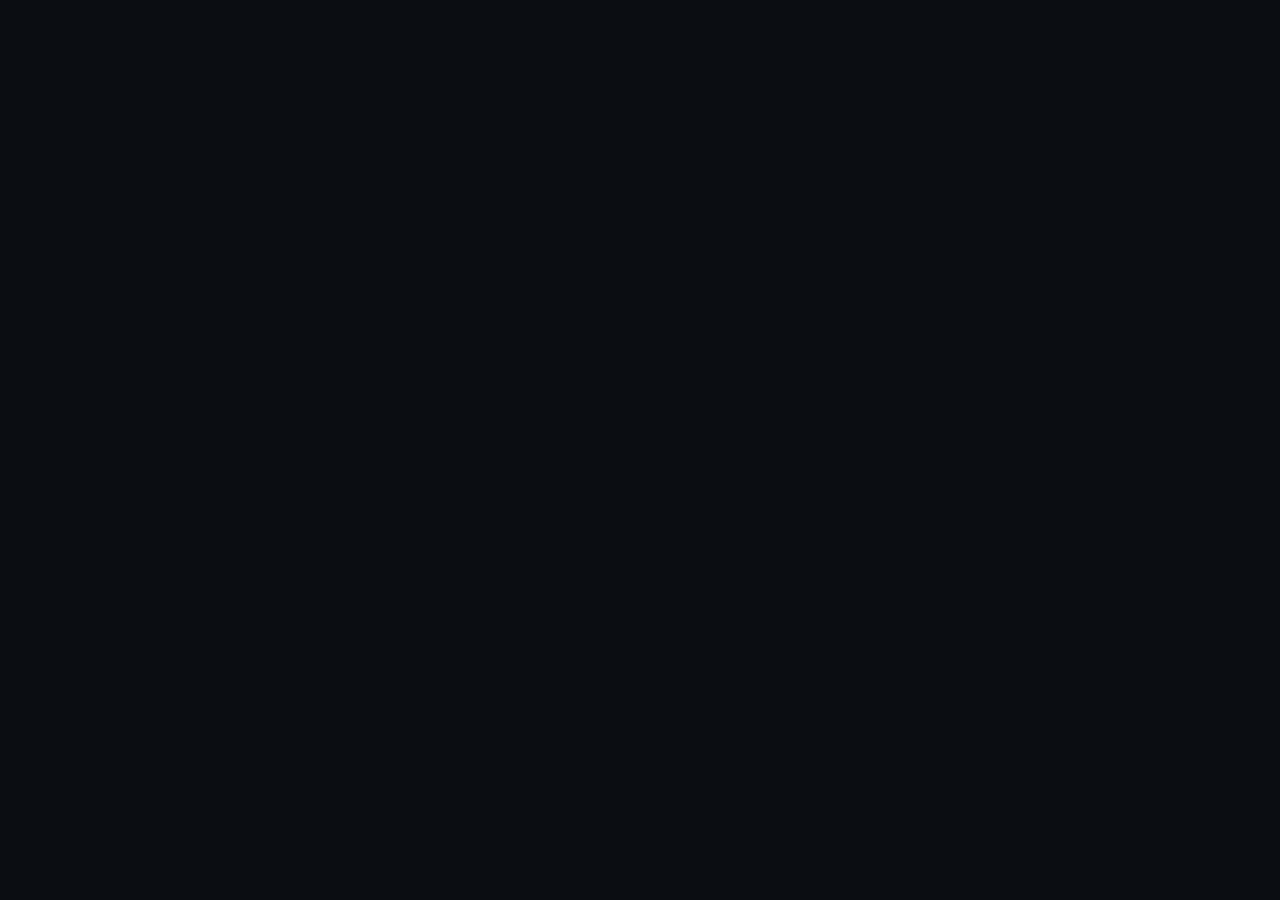
==== index.html @ e90ca226 "First Commit" ====
<!doctype html>
<html lang="pt-BR">
  <head>
    <meta charset="UTF-8" />
    <meta name="viewport" content="width=device-width, initial-scale=1.0, viewport-fit=cover" />

    <!-- SEO -->
    <title>Cronos — Morpheus Relojoaria</title>
    <meta name="description" content="Controle e lembretes de pagamento de boletos para a Morpheus Relojoaria. Zero atrasos, tudo organizado." />
    <meta name="robots" content="noindex, nofollow" />

    <!-- PWA -->
    <link rel="manifest" href="./manifest.json" />
    <meta name="theme-color" content="#0B0D12" />
    <meta name="apple-mobile-web-app-capable" content="yes" />
    <meta name="apple-mobile-web-app-status-bar-style" content="black-translucent" />
    <meta name="apple-mobile-web-app-title" content="Cronos" />
    <link rel="apple-touch-icon" href="./favicon.svg" />

    <!-- Favicon -->
    <link rel="icon" type="image/svg+xml" href="./favicon.svg" />
    <script type="module" crossorigin src="./assets/index-jsTPZ6an.js"></script>
    <link rel="modulepreload" crossorigin href="./assets/rolldown-runtime-CbXtAM7H.js">
    <link rel="modulepreload" crossorigin href="./assets/icons-CH3It-Sv.js">
    <link rel="modulepreload" crossorigin href="./assets/vendor-Ckz0Y-b8.js">
    <link rel="modulepreload" crossorigin href="./assets/supabase-BbozEmIR.js">
    <link rel="stylesheet" crossorigin href="./assets/index-DHwpHpCc.css">
  </head>
  <body>
    <div id="root"></div>
  </body>
</html>
---- assets/index-DHwpHpCc.css ----
@import "https://fonts.googleapis.com/css2?family=Montserrat:wght@700;800;900&family=Inter:wght@400;500;600;700&display=swap";:root{--bg:#0b0d12;--surface:#171a21;--surface-2:#20242d;--surface-3:#272c38;--brand:#fff21a;--brand-dim:#fff21a1f;--brand-hover:#ffe600;--on-brand:#0b0d12;--text:#fff;--text-muted:#cbd5e1;--text-subtle:#94a3b8;--border:#2a2f3a;--border-light:#343b4a;--ok:#4ade80;--ok-bg:#4ade801f;--soon:#ffb03a;--soon-bg:#ffb03a1f;--urgent:#ff5a5f;--urgent-bg:#ff5a5f24;--paid:#34d399;--paid-bg:#34d3991f;--radius-sm:8px;--radius-md:12px;--radius-lg:16px;--radius-xl:24px;--radius-full:999px;--text-xs:12px;--text-sm:14px;--text-base:16px;--text-lg:20px;--text-xl:28px;--text-2xl:36px;--space-1:4px;--space-2:8px;--space-3:12px;--space-4:16px;--space-5:20px;--space-6:24px;--space-8:32px;--space-10:40px;--space-12:48px;--shadow-sm:0 1px 3px #0006;--shadow-md:0 4px 16px #00000080;--shadow-lg:0 8px 32px #0009;--shadow-brand:0 0 20px #fff21a40;--shadow-brand-lg:0 0 40px #fff21a59;--transition-fast:.15s ease;--transition-base:.2s ease;--transition-slow:.3s ease;--nav-h:72px;--sidebar-w:260px;--safe-bottom:env(safe-area-inset-bottom,0px)}*,:before,:after{box-sizing:border-box;margin:0;padding:0}button,input,select,textarea{color:inherit;font-family:inherit}html{-webkit-text-size-adjust:100%;scroll-behavior:smooth;font-size:16px}body{font-family:Inter,-apple-system,BlinkMacSystemFont,Segoe UI,sans-serif;font-size:var(--text-base);color:var(--text);background-color:var(--bg);-webkit-font-smoothing:antialiased;-moz-osx-font-smoothing:grayscale;min-height:100dvh;font-weight:400;line-height:1.5;overflow-x:hidden}#root{flex-direction:column;min-height:100dvh;display:flex}h1,h2,h3,h4,h5,h6{color:var(--text);font-family:Montserrat,Inter,sans-serif;font-weight:700;line-height:1.2}.heading-section{text-transform:uppercase;letter-spacing:.08em;font-family:Montserrat,sans-serif;font-weight:700;font-size:var(--text-xs);color:var(--text-muted)}.amount{font-variant-numeric:tabular-nums;font-family:Inter,sans-serif;font-weight:700}::-webkit-scrollbar{width:4px;height:4px}::-webkit-scrollbar-track{background:var(--surface)}::-webkit-scrollbar-thumb{background:var(--border-light);border-radius:var(--radius-full)}::-webkit-scrollbar-thumb:hover{background:var(--text-subtle)}.btn{justify-content:center;align-items:center;gap:var(--space-2);padding:12px var(--space-5);border-radius:var(--radius-md);font-family:Inter,sans-serif;font-size:var(--text-sm);cursor:pointer;transition:all var(--transition-fast);white-space:nowrap;-webkit-user-select:none;user-select:none;-webkit-tap-highlight-color:transparent;border:none;min-height:44px;font-weight:600;line-height:1;text-decoration:none;display:inline-flex}.btn:disabled{opacity:.4;cursor:not-allowed;pointer-events:none}.btn-primary{background:var(--brand);color:var(--on-brand)}.btn-primary:hover{background:var(--brand-hover);box-shadow:var(--shadow-brand);transform:translateY(-1px)}.btn-primary:active{box-shadow:none;transform:translateY(0)}.btn-secondary{color:var(--text);border:1px solid var(--border-light);background:0 0}.btn-secondary:hover{background:var(--surface-2);border-color:var(--text-muted)}.btn-ghost{color:var(--text-muted);background:0 0;border:none}.btn-ghost:hover{background:var(--surface-2);color:var(--text)}.btn-danger{color:var(--urgent);border:1px solid var(--urgent);background:0 0}.btn-danger:hover{background:var(--urgent-bg)}.btn-sm{padding:8px var(--space-3);font-size:var(--text-xs);min-height:36px}.btn-lg{padding:16px var(--space-6);font-size:var(--text-base);min-height:52px}.btn-full{width:100%}.btn-icon{border-radius:var(--radius-md);width:44px;height:44px;padding:10px}.card{background:var(--surface);border:1px solid var(--border);border-radius:var(--radius-lg);padding:var(--space-4)}.card-hover{transition:all var(--transition-base);cursor:pointer}.card-hover:hover{background:var(--surface-2);border-color:var(--border-light);box-shadow:var(--shadow-md);transform:translateY(-2px)}.card-hover:active{transform:translateY(0)}.chip{align-items:center;gap:var(--space-1);border-radius:var(--radius-full);font-size:var(--text-xs);white-space:nowrap;padding:4px 10px;font-weight:600;display:inline-flex}.chip-ok{background:var(--ok-bg);color:var(--ok)}.chip-soon{background:var(--soon-bg);color:var(--soon)}.chip-urgent{background:var(--urgent-bg);color:var(--urgent)}.chip-paid{background:var(--paid-bg);color:var(--paid)}.chip-brand{background:var(--brand-dim);color:var(--brand)}.chip-neutral{background:var(--surface-2);color:var(--text-muted)}.urgency-card{border-radius:var(--radius-lg);padding:var(--space-4);gap:var(--space-2);border:1px solid var(--border);transition:all var(--transition-base);background:var(--surface);cursor:pointer;-webkit-user-select:none;user-select:none;flex-direction:column;text-decoration:none;display:flex}.urgency-card:hover{box-shadow:var(--shadow-md);transform:translateY(-2px)}.urgency-card-ok{background:linear-gradient(#4ade801f 0%,#171a21f2 100%);border-color:#4ade8059}.urgency-card-soon{background:linear-gradient(#ffb03a1f 0%,#171a21f2 100%);border-color:#ffb03a59}.urgency-card-urgent{background:linear-gradient(#ff5a5f24 0%,#171a21f2 100%);border-color:#ff5a5f66}.urgency-card-label{color:#fff;letter-spacing:.01em;font-size:13px;font-weight:600}.urgency-card-count{font-family:Inter,sans-serif;font-size:26px;font-weight:800;line-height:1.1}.urgency-card-sub{font-size:12px;font-weight:600}.input-group{gap:var(--space-2);flex-direction:column;display:flex}.input-label{font-size:var(--text-sm);color:var(--text-muted);font-weight:500}.input{background:var(--surface-2);border:1px solid var(--border);border-radius:var(--radius-md);padding:12px var(--space-4);color:var(--text);font-family:Inter,sans-serif;font-size:var(--text-base);width:100%;transition:border-color var(--transition-fast);outline:none;min-height:44px}.input:focus{border-color:var(--brand);box-shadow:0 0 0 3px var(--brand-dim)}.input::placeholder{color:var(--text-subtle)}.input-error{border-color:var(--urgent)}.input-error:focus{border-color:var(--urgent);box-shadow:0 0 0 3px #ff4d4d1f}.input-error-msg{font-size:var(--text-xs);color:var(--urgent)}.app-shell{flex-direction:column;min-height:100dvh;display:flex}.main-content{flex-direction:column;flex:1;width:100%;display:flex}.desktop-only{display:none!important}.mobile-only{display:block}.page{padding-bottom:calc(var(--nav-h) + var(--safe-bottom));flex-direction:column;flex:1;min-height:100dvh;display:flex}.page-header{z-index:40;-webkit-backdrop-filter:blur(14px);border-bottom:1px solid var(--border);padding:var(--space-4) 0;background:#0b0d12e0;position:sticky;top:0}.page-content{padding:var(--space-4) 0;gap:var(--space-4);flex-direction:column;flex:1;display:flex}.container{width:100%;max-width:520px;padding:0 var(--space-4);margin:0 auto}.bottom-nav{z-index:50;height:calc(var(--nav-h) + var(--safe-bottom));padding-bottom:var(--safe-bottom);-webkit-backdrop-filter:blur(16px);border-top:1px solid var(--border);background:#171a21f2;align-items:stretch;display:flex;position:fixed;bottom:0;left:0;right:0}.bottom-nav-items{width:100%;padding:0 var(--space-2);align-items:center;display:flex}.bottom-nav-item{padding:var(--space-2);cursor:pointer;color:var(--text-muted);transition:color var(--transition-fast);-webkit-tap-highlight-color:transparent;border-radius:var(--radius-md);background:0 0;border:none;flex-direction:column;flex:1;justify-content:center;align-items:center;gap:4px;min-height:44px;font-size:10px;font-weight:500;text-decoration:none;display:flex}.bottom-nav-item:hover,.bottom-nav-item.active{color:var(--brand)}.bottom-nav-item .nav-icon{width:22px;height:22px;transition:transform var(--transition-fast)}.bottom-nav-item:hover .nav-icon,.bottom-nav-item.active .nav-icon{transform:scale(1.1)}.bottom-nav-add{flex:0 0 64px;justify-content:center;align-items:center;display:flex}.btn-add-fab{border-radius:var(--radius-full);background:var(--brand);width:52px;height:52px;color:var(--on-brand);cursor:pointer;box-shadow:var(--shadow-brand), 0 4px 12px #00000080;transition:all var(--transition-fast);-webkit-tap-highlight-color:transparent;border:none;justify-content:center;align-items:center;display:flex}.btn-add-fab:hover{box-shadow:var(--shadow-brand-lg), 0 6px 20px #0009;transform:scale(1.08)}.btn-add-fab:active{transform:scale(.96)}.skeleton{background:linear-gradient(90deg, var(--surface-2) 25%, var(--surface-3) 50%, var(--surface-2) 75%);border-radius:var(--radius-md);background-size:200% 100%;animation:1.5s infinite skeleton-shimmer}@keyframes skeleton-shimmer{0%{background-position:200% 0}to{background-position:-200% 0}}.empty-state{text-align:center;padding:var(--space-12) var(--space-6);justify-content:center;align-items:center;gap:var(--space-4);flex-direction:column;display:flex}.empty-state-circles{width:120px;height:120px;margin-bottom:var(--space-2);position:relative}.empty-circle{border-radius:var(--radius-full);opacity:.15;position:absolute}.empty-circle-1{background:var(--brand);width:120px;height:120px;top:0;left:0}.empty-circle-2{background:var(--brand);opacity:.08;width:90px;height:90px;bottom:0;right:0}.divider{background:var(--border);height:1px;margin:var(--space-2) 0}.bills-group-list{gap:var(--space-2);flex-direction:column;display:flex}@media (min-width:1024px){.bills-group-list{gap:var(--space-3);grid-template-columns:repeat(auto-fill,minmax(360px,1fr));display:grid}}.bill-item{align-items:center;gap:var(--space-3);padding:var(--space-4);background:var(--surface);border:1px solid var(--border);border-radius:var(--radius-lg);transition:all var(--transition-fast);cursor:pointer;color:inherit;text-decoration:none;display:flex}.bill-item:hover{background:var(--surface-2);border-color:var(--border-light)}.bill-item:active{transform:scale(.99)}.bill-item-icon{border-radius:var(--radius-md);flex-shrink:0;justify-content:center;align-items:center;width:44px;height:44px;display:flex}@keyframes fadeIn{0%{opacity:0;transform:translateY(8px)}to{opacity:1;transform:translateY(0)}}@keyframes slideUp{0%{opacity:0;transform:translateY(100%)}to{opacity:1;transform:translateY(0)}}@keyframes scaleIn{0%{opacity:0;transform:scale(.95)}to{opacity:1;transform:scale(1)}}@keyframes pulse-brand{0%,to{box-shadow:0 0 #fff21a00}50%{box-shadow:0 0 0 8px #fff21a1a}}.animate-fade-in{animation:fadeIn var(--transition-slow) ease both}.animate-slide-up{animation:.35s both slideUp}.animate-scale-in{animation:scaleIn var(--transition-base) ease both}.modal-overlay{z-index:100;-webkit-backdrop-filter:blur(4px);backdrop-filter:blur(4px);background:#000000b3;align-items:flex-end;padding:0;animation:.2s both fadeIn;display:flex;position:fixed;top:0;bottom:0;left:0;right:0}.modal-sheet{background:var(--surface);border-radius:var(--radius-xl) var(--radius-xl) 0 0;border:1px solid var(--border);width:100%;max-width:480px;padding:var(--space-6);border-bottom:none;max-height:92dvh;margin:0 auto;animation:.3s both slideUp;overflow-y:auto}.modal-handle{background:var(--border-light);border-radius:var(--radius-full);width:36px;height:4px;margin:0 auto var(--space-5)}.toast-container{top:var(--space-4);z-index:200;gap:var(--space-2);width:calc(100% - var(--space-8));pointer-events:none;flex-direction:column;max-width:400px;display:flex;position:fixed;left:50%;transform:translate(-50%)}.toast{align-items:center;gap:var(--space-3);padding:var(--space-3) var(--space-4);border-radius:var(--radius-md);font-size:var(--text-sm);pointer-events:all;box-shadow:var(--shadow-lg);font-weight:500;animation:.2s both slideDown;display:flex}@keyframes slideDown{0%{opacity:0;transform:translateY(-10px)}to{opacity:1;transform:translateY(0)}}.toast-success{color:var(--ok);background:#1a2e23;border:1px solid #4ade804d}.toast-error{color:var(--urgent);background:#2e1a1a;border:1px solid #ff4d4d4d}.toast-info{background:var(--surface-2);color:var(--text);border:1px solid var(--border)}.section-header{margin-bottom:var(--space-3);justify-content:space-between;align-items:center;display:flex}.search-wrapper{position:relative}.search-icon{color:var(--text-subtle);pointer-events:none;position:absolute;top:50%;left:12px;transform:translateY(-50%)}.search-input{padding-left:40px}@media (prefers-reduced-motion:reduce){*,:before,:after{transition-duration:.01ms!important;animation-duration:.01ms!important}}.sidebar{display:none}@media (min-width:1024px){.bottom-nav,.mobile-only{display:none!important}.desktop-only{display:block!important}.desktop-flex{display:flex!important}.app-shell{background:var(--bg);flex-direction:row;min-height:100dvh}.sidebar{width:var(--sidebar-w);border-right:1px solid var(--border);padding:var(--space-5) var(--space-4);z-index:60;-webkit-user-select:none;user-select:none;background:#11141b;flex-direction:column;display:flex;position:fixed;top:0;bottom:0;left:0}.sidebar-brand{align-items:center;gap:var(--space-3);padding-bottom:var(--space-4);border-bottom:1px solid var(--border);display:flex}.sidebar-logo-icon{border-radius:var(--radius-md);background:var(--brand);width:42px;height:42px;box-shadow:var(--shadow-brand);flex-shrink:0;justify-content:center;align-items:center;display:flex}.sidebar-brand-text{flex-direction:column;display:flex;overflow:hidden}.sidebar-brand-title{font-family:Montserrat,sans-serif;font-weight:800;font-size:var(--text-base);letter-spacing:.05em;color:#fff;align-items:center;gap:6px;display:flex}.sidebar-brand-badge{background:var(--brand-dim);color:var(--brand);border-radius:var(--radius-sm);letter-spacing:.05em;border:1px solid #fff21a40;padding:1px 6px;font-size:10px;font-weight:700}.sidebar-brand-sub{font-size:var(--text-xs);color:var(--text-muted);white-space:nowrap;text-overflow:ellipsis;overflow:hidden}.sidebar-cta{padding:var(--space-4) 0 var(--space-2)}.sidebar-nav{padding:var(--space-2) 0;flex-direction:column;flex:1;gap:4px;display:flex;overflow-y:auto}.sidebar-nav-group-title{letter-spacing:.08em;color:var(--text-subtle);padding:var(--space-3) var(--space-3) 4px;text-transform:uppercase;font-size:11px;font-weight:700}.sidebar-nav-item{align-items:center;gap:var(--space-3);padding:10px var(--space-3);border-radius:var(--radius-md);color:var(--text-muted);font-size:var(--text-sm);transition:all var(--transition-fast);font-weight:500;text-decoration:none;display:flex}.sidebar-nav-item:hover{background:var(--surface-2);color:#fff}.sidebar-nav-item.active{background:var(--brand-dim);color:var(--brand);border-left:3px solid var(--brand);font-weight:600}.sidebar-pill-new{color:var(--brand);border-radius:var(--radius-full);background:#fff21a26;margin-left:auto;padding:2px 6px;font-size:9px;font-weight:700}.sidebar-footer{border-top:1px solid var(--border);padding-top:var(--space-4);justify-content:space-between;align-items:center;gap:var(--space-2);display:flex}.sidebar-user-card{align-items:center;gap:var(--space-3);cursor:pointer;border-radius:var(--radius-md);transition:background var(--transition-fast);flex:1;padding:6px;display:flex;overflow:hidden}.sidebar-user-card:hover{background:var(--surface-2)}.sidebar-user-avatar{border-radius:var(--radius-full);background:var(--surface-3);width:36px;height:36px;color:var(--brand);font-weight:700;font-size:var(--text-xs);border:1px solid var(--border-light);flex-shrink:0;justify-content:center;align-items:center;display:flex}.sidebar-user-info{flex-direction:column;display:flex;overflow:hidden}.sidebar-user-name{font-size:var(--text-xs);color:#fff;white-space:nowrap;text-overflow:ellipsis;font-weight:600;overflow:hidden}.sidebar-user-role{color:var(--text-subtle);font-size:11px}.main-content{margin-left:var(--sidebar-w);width:calc(100% - var(--sidebar-w));min-height:100dvh}.page{padding-bottom:var(--space-10)}.container{max-width:1200px;padding:0 var(--space-8)}.page-header{padding:var(--space-6) 0 var(--space-4);border-bottom:1px solid var(--border)}.page-content{padding:var(--space-6) 0;gap:var(--space-6)}.dashboard-grid{gap:var(--space-6);grid-template-columns:1.55fr 1fr;align-items:start;display:grid}.dashboard-main-col,.dashboard-side-col{gap:var(--space-6);flex-direction:column;display:flex}.quick-action-widget-grid{gap:var(--space-3);grid-template-columns:1fr;display:grid}.modal-overlay{padding:var(--space-6);justify-content:center;align-items:center}.modal-sheet{border-radius:var(--radius-xl);border-bottom:1px solid var(--border);max-width:520px;animation:.2s both fadeIn}.modal-handle{display:none}}@media (min-width:1440px){:root{--sidebar-w:280px}.container{max-width:1360px;padding:0 var(--space-10)}.dashboard-grid{gap:var(--space-8);grid-template-columns:1.65fr 1fr}}
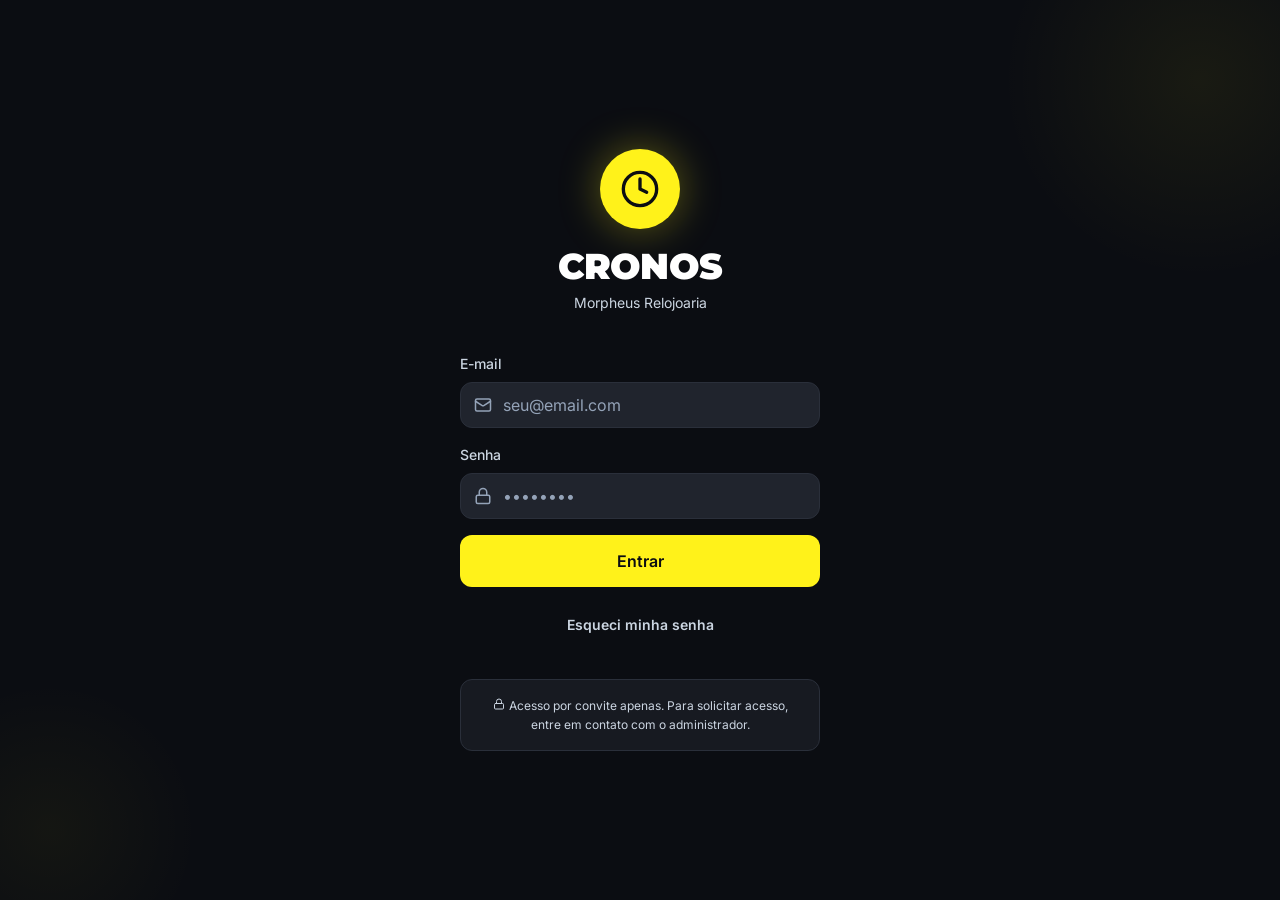
==== commit 3ec53abf: "Update build artifacts" ====
--- a/index.html
+++ b/index.html
@@ -12,19 +12,44 @@
     <!-- PWA -->
     <link rel="manifest" href="./manifest.json" />
     <meta name="theme-color" content="#0B0D12" />
+    <meta name="mobile-web-app-capable" content="yes" />
     <meta name="apple-mobile-web-app-capable" content="yes" />
     <meta name="apple-mobile-web-app-status-bar-style" content="black-translucent" />
     <meta name="apple-mobile-web-app-title" content="Cronos" />
-    <link rel="apple-touch-icon" href="./favicon.svg" />
+    <link rel="apple-touch-icon" href="./apple-touch-icon.png" />
 
     <!-- Favicon -->
+    <link rel="icon" type="image/png" sizes="64x64" href="./favicon.png" />
     <link rel="icon" type="image/svg+xml" href="./favicon.svg" />
-    <script type="module" crossorigin src="./assets/index-jsTPZ6an.js"></script>
-    <link rel="modulepreload" crossorigin href="./assets/rolldown-runtime-CbXtAM7H.js">
-    <link rel="modulepreload" crossorigin href="./assets/icons-CH3It-Sv.js">
-    <link rel="modulepreload" crossorigin href="./assets/vendor-Ckz0Y-b8.js">
+
+    <script>
+      // Early theme restore to prevent flash of wrong theme
+      try {
+        var savedTheme = localStorage.getItem('cronos-theme');
+        if (savedTheme === 'light') {
+          document.documentElement.setAttribute('data-theme', 'light');
+        }
+      } catch (e) {}
+
+      // Early capture of beforeinstallprompt so React components never miss it
+      window.__pwaInstallPrompt = null;
+      window.addEventListener('beforeinstallprompt', function (e) {
+        e.preventDefault();
+        window.__pwaInstallPrompt = e;
+        window.dispatchEvent(new CustomEvent('pwa-prompt-available', { detail: e }));
+      });
+      window.addEventListener('appinstalled', function () {
+        window.__pwaInstallPrompt = null;
+        window.dispatchEvent(new CustomEvent('pwa-installed'));
+      });
+    </script>
+    <script type="module" crossorigin src="./assets/index-CU_1vIr9.js"></script>
+    <link rel="modulepreload" crossorigin href="./assets/rolldown-runtime-hePW80VL.js">
+    <link rel="modulepreload" crossorigin href="./assets/charts-Vdyr51nt.js">
+    <link rel="modulepreload" crossorigin href="./assets/vendor-BLJVm9vG.js">
     <link rel="modulepreload" crossorigin href="./assets/supabase-BbozEmIR.js">
-    <link rel="stylesheet" crossorigin href="./assets/index-DHwpHpCc.css">
+    <link rel="modulepreload" crossorigin href="./assets/icons-B8OhpVbD.js">
+    <link rel="stylesheet" crossorigin href="./assets/index-B565OV7v.css">
   </head>
   <body>
     <div id="root"></div>
--- a/assets/index-B565OV7v.css
+++ b/assets/index-B565OV7v.css
@@ -0,0 +1 @@
+@import "https://fonts.googleapis.com/css2?family=Montserrat:wght@700;800;900&family=Inter:wght@400;500;600;700&display=swap";:root{--bg:#0b0d12;--surface:#171a21;--surface-2:#20242d;--surface-3:#272c38;--brand:#fff21a;--brand-dim:#fff21a1f;--brand-hover:#ffe600;--on-brand:#0b0d12;--text:#fff;--text-muted:#cbd5e1;--text-subtle:#94a3b8;--border:#2a2f3a;--border-light:#343b4a;--ok:#4ade80;--ok-bg:#4ade801f;--soon:#ffb03a;--soon-bg:#ffb03a1f;--urgent:#ff5a5f;--urgent-bg:#ff5a5f24;--paid:#34d399;--paid-bg:#34d3991f;--radius-sm:8px;--radius-md:12px;--radius-lg:16px;--radius-xl:24px;--radius-full:999px;--text-xs:12px;--text-sm:14px;--text-base:16px;--text-lg:20px;--text-xl:28px;--text-2xl:36px;--space-1:4px;--space-2:8px;--space-3:12px;--space-4:16px;--space-5:20px;--space-6:24px;--space-8:32px;--space-10:40px;--space-12:48px;--shadow-sm:0 1px 3px #0006;--shadow-md:0 4px 16px #00000080;--shadow-lg:0 8px 32px #0009;--shadow-brand:0 0 20px #fff21a40;--shadow-brand-lg:0 0 40px #fff21a59;--transition-fast:.15s ease;--transition-base:.2s ease;--transition-slow:.3s ease;--nav-h:72px;--sidebar-w:260px;--safe-bottom:env(safe-area-inset-bottom,0px)}*,:before,:after{box-sizing:border-box;margin:0;padding:0}button,input,select,textarea{color:inherit;font-family:inherit}html{-webkit-text-size-adjust:100%;scroll-behavior:smooth;font-size:16px}body{font-family:Inter,-apple-system,BlinkMacSystemFont,Segoe UI,sans-serif;font-size:var(--text-base);color:var(--text);background-color:var(--bg);-webkit-font-smoothing:antialiased;-moz-osx-font-smoothing:grayscale;min-height:100dvh;font-weight:400;line-height:1.5;overflow-x:hidden}#root{flex-direction:column;min-height:100dvh;display:flex}h1,h2,h3,h4,h5,h6{color:var(--text);font-family:Montserrat,Inter,sans-serif;font-weight:700;line-height:1.2}.heading-section{text-transform:uppercase;letter-spacing:.08em;font-family:Montserrat,sans-serif;font-weight:700;font-size:var(--text-xs);color:var(--text-muted)}.amount{font-variant-numeric:tabular-nums;font-family:Inter,sans-serif;font-weight:700}::-webkit-scrollbar{width:4px;height:4px}::-webkit-scrollbar-track{background:var(--surface)}::-webkit-scrollbar-thumb{background:var(--border-light);border-radius:var(--radius-full)}::-webkit-scrollbar-thumb:hover{background:var(--text-subtle)}.btn{justify-content:center;align-items:center;gap:var(--space-2);padding:12px var(--space-5);border-radius:var(--radius-md);font-family:Inter,sans-serif;font-size:var(--text-sm);cursor:pointer;transition:all var(--transition-fast);white-space:nowrap;-webkit-user-select:none;user-select:none;-webkit-tap-highlight-color:transparent;border:none;min-height:44px;font-weight:600;line-height:1;text-decoration:none;display:inline-flex}.btn:disabled{opacity:.4;cursor:not-allowed;pointer-events:none}.btn-primary{background:var(--brand);color:var(--on-brand)}.btn-primary:hover{background:var(--brand-hover);box-shadow:var(--shadow-brand);transform:translateY(-1px)}.btn-primary:active{box-shadow:none;transform:translateY(0)}.btn-secondary{color:var(--text);border:1px solid var(--border-light);background:0 0}.btn-secondary:hover{background:var(--surface-2);border-color:var(--text-muted)}.btn-ghost{color:var(--text-muted);background:0 0;border:none}.btn-ghost:hover{background:var(--surface-2);color:var(--text)}.btn-danger{color:var(--urgent);border:1px solid var(--urgent);background:0 0}.btn-danger:hover{background:var(--urgent-bg)}.btn-sm{padding:8px var(--space-3);font-size:var(--text-xs);min-height:36px}.btn-lg{padding:16px var(--space-6);font-size:var(--text-base);min-height:52px}.btn-full{width:100%}.btn-icon{border-radius:var(--radius-md);width:44px;height:44px;padding:10px}.card{background:var(--surface);border:1px solid var(--border);border-radius:var(--radius-lg);padding:var(--space-4)}.card-hover{transition:all var(--transition-base);cursor:pointer}.card-hover:hover{background:var(--surface-2);border-color:var(--border-light);box-shadow:var(--shadow-md);transform:translateY(-2px)}.card-hover:active{transform:translateY(0)}.chip{align-items:center;gap:var(--space-1);border-radius:var(--radius-full);font-size:var(--text-xs);white-space:nowrap;padding:4px 10px;font-weight:600;display:inline-flex}.chip-ok{background:var(--ok-bg);color:var(--ok)}.chip-soon{background:var(--soon-bg);color:var(--soon)}.chip-urgent{background:var(--urgent-bg);color:var(--urgent)}.chip-paid{background:var(--paid-bg);color:var(--paid)}.chip-brand{background:var(--brand-dim);color:var(--brand)}.chip-neutral{background:var(--surface-2);color:var(--text-muted)}.filter-chip{border-radius:var(--radius-md);font-size:var(--text-xs);white-space:nowrap;cursor:pointer;border:1px solid var(--border);background:var(--surface-2);color:var(--text-muted);transition:all var(--transition-fast);text-align:center;justify-content:center;align-items:center;min-height:44px;padding:10px 8px;font-weight:600;display:flex}.filter-chip:hover{background:var(--surface-3);color:var(--text);border-color:var(--border-light)}.filter-chip-active{background:var(--brand-dim);color:var(--brand);border-color:var(--brand)}.urgency-card{border-radius:var(--radius-lg);padding:var(--space-4);gap:var(--space-2);border:1px solid var(--border);transition:all var(--transition-base);background:var(--surface);cursor:pointer;-webkit-user-select:none;user-select:none;flex-direction:column;text-decoration:none;display:flex}.urgency-card:hover{box-shadow:var(--shadow-md);transform:translateY(-2px)}.urgency-card-ok{background:linear-gradient(#4ade801f 0%,#171a21f2 100%);border-color:#4ade8059}.urgency-card-soon{background:linear-gradient(#ffb03a1f 0%,#171a21f2 100%);border-color:#ffb03a59}.urgency-card-urgent{background:linear-gradient(#ff5a5f24 0%,#171a21f2 100%);border-color:#ff5a5f66}.urgency-card-label{color:#fff;letter-spacing:.01em;font-size:13px;font-weight:600}.urgency-card-count{font-family:Inter,sans-serif;font-size:26px;font-weight:800;line-height:1.1}.urgency-card-sub{font-size:12px;font-weight:600}.input-group{gap:var(--space-2);flex-direction:column;display:flex}.input-label{font-size:var(--text-sm);color:var(--text-muted);font-weight:500}.input{background:var(--surface-2);border:1px solid var(--border);border-radius:var(--radius-md);padding:12px var(--space-4);color:var(--text);font-family:Inter,sans-serif;font-size:var(--text-base);width:100%;transition:border-color var(--transition-fast);outline:none;min-height:44px}.input:focus{border-color:var(--brand);box-shadow:0 0 0 3px var(--brand-dim)}.input::placeholder{color:var(--text-subtle)}.input-error{border-color:var(--urgent)}.input-error:focus{border-color:var(--urgent);box-shadow:0 0 0 3px #ff4d4d1f}.input-error-msg{font-size:var(--text-xs);color:var(--urgent)}.app-shell{flex-direction:column;min-height:100dvh;display:flex}.main-content{flex-direction:column;flex:1;width:100%;display:flex}.desktop-only{display:none!important}.mobile-only{display:block}.page{padding-bottom:calc(var(--nav-h) + var(--safe-bottom));flex-direction:column;flex:1;min-height:100dvh;display:flex}.page-header{z-index:40;-webkit-backdrop-filter:blur(14px);border-bottom:1px solid var(--border);padding:var(--space-4) 0;background:#0b0d12e0;position:sticky;top:0}.page-content{padding:var(--space-4) 0;gap:var(--space-4);flex-direction:column;flex:1;display:flex}.container{width:100%;max-width:520px;padding:0 var(--space-4);margin:0 auto}.bottom-nav{z-index:50;height:calc(var(--nav-h) + var(--safe-bottom));padding-bottom:var(--safe-bottom);-webkit-backdrop-filter:blur(16px);border-top:1px solid var(--border);background:#171a21f2;align-items:stretch;display:flex;position:fixed;bottom:0;left:0;right:0}.bottom-nav-items{width:100%;padding:0 var(--space-2);align-items:center;display:flex}.bottom-nav-item{padding:var(--space-2);cursor:pointer;color:var(--text-muted);transition:color var(--transition-fast);-webkit-tap-highlight-color:transparent;border-radius:var(--radius-md);background:0 0;border:none;flex-direction:column;flex:1;justify-content:center;align-items:center;gap:4px;min-height:44px;font-size:10px;font-weight:500;text-decoration:none;display:flex}.bottom-nav-item:hover,.bottom-nav-item.active{color:var(--brand)}.bottom-nav-item .nav-icon{width:22px;height:22px;transition:transform var(--transition-fast)}.bottom-nav-item:hover .nav-icon,.bottom-nav-item.active .nav-icon{transform:scale(1.1)}.bottom-nav-add{flex:0 0 64px;justify-content:center;align-items:center;display:flex}.btn-add-fab{border-radius:var(--radius-full);background:var(--brand);width:52px;height:52px;color:var(--on-brand);cursor:pointer;box-shadow:var(--shadow-brand), 0 4px 12px #00000080;transition:all var(--transition-fast);-webkit-tap-highlight-color:transparent;border:none;justify-content:center;align-items:center;display:flex}.btn-add-fab:hover{box-shadow:var(--shadow-brand-lg), 0 6px 20px #0009;transform:scale(1.08)}.btn-add-fab:active{transform:scale(.96)}.skeleton{background:linear-gradient(90deg, var(--surface-2) 25%, var(--surface-3) 50%, var(--surface-2) 75%);border-radius:var(--radius-md);background-size:200% 100%;animation:1.5s infinite skeleton-shimmer}@keyframes skeleton-shimmer{0%{background-position:200% 0}to{background-position:-200% 0}}.empty-state{text-align:center;padding:var(--space-12) var(--space-6);justify-content:center;align-items:center;gap:var(--space-4);flex-direction:column;display:flex}.empty-state-circles{width:120px;height:120px;margin-bottom:var(--space-2);position:relative}.empty-circle{border-radius:var(--radius-full);opacity:.15;position:absolute}.empty-circle-1{background:var(--brand);width:120px;height:120px;top:0;left:0}.empty-circle-2{background:var(--brand);opacity:.08;width:90px;height:90px;bottom:0;right:0}.divider{background:var(--border);height:1px;margin:var(--space-2) 0}.bills-group-list{gap:var(--space-2);flex-direction:column;display:flex}@media (min-width:1024px){.bills-group-list{gap:var(--space-3);grid-template-columns:repeat(auto-fill,minmax(360px,1fr));display:grid}}.bill-item{align-items:center;gap:var(--space-3);padding:var(--space-4);background:var(--surface);border:1px solid var(--border);border-radius:var(--radius-lg);transition:all var(--transition-fast);cursor:pointer;color:inherit;text-decoration:none;display:flex}.bill-item:hover{background:var(--surface-2);border-color:var(--border-light)}.bill-item:active{transform:scale(.99)}.bill-item-icon{border-radius:var(--radius-md);flex-shrink:0;justify-content:center;align-items:center;width:44px;height:44px;display:flex}@keyframes fadeIn{0%{opacity:0;transform:translateY(8px)}to{opacity:1;transform:translateY(0)}}@keyframes slideUp{0%{opacity:0;transform:translateY(100%)}to{opacity:1;transform:translateY(0)}}@keyframes scaleIn{0%{opacity:0;transform:scale(.95)}to{opacity:1;transform:scale(1)}}@keyframes pulse-brand{0%,to{box-shadow:0 0 #fff21a00}50%{box-shadow:0 0 0 8px #fff21a1a}}.animate-fade-in{animation:fadeIn var(--transition-slow) ease both}.animate-slide-up{animation:.35s both slideUp}.animate-scale-in{animation:scaleIn var(--transition-base) ease both}.modal-overlay{z-index:100;-webkit-backdrop-filter:blur(4px);backdrop-filter:blur(4px);background:#000000b3;align-items:flex-end;padding:0;animation:.2s both fadeIn;display:flex;position:fixed;top:0;bottom:0;left:0;right:0}.modal-sheet{background:var(--surface);border-radius:var(--radius-xl) var(--radius-xl) 0 0;border:1px solid var(--border);width:100%;max-width:480px;padding:var(--space-6);border-bottom:none;max-height:92dvh;margin:0 auto;animation:.3s both slideUp;overflow-y:auto}.modal-handle{background:var(--border-light);border-radius:var(--radius-full);width:36px;height:4px;margin:0 auto var(--space-5)}.toast-container{top:var(--space-4);z-index:200;gap:var(--space-2);width:calc(100% - var(--space-8));pointer-events:none;flex-direction:column;max-width:400px;display:flex;position:fixed;left:50%;transform:translate(-50%)}.toast{align-items:center;gap:var(--space-3);padding:var(--space-3) var(--space-4);border-radius:var(--radius-md);font-size:var(--text-sm);pointer-events:all;box-shadow:var(--shadow-lg);font-weight:500;animation:.2s both slideDown;display:flex}@keyframes slideDown{0%{opacity:0;transform:translateY(-10px)}to{opacity:1;transform:translateY(0)}}.toast-success{color:var(--ok);background:#1a2e23;border:1px solid #4ade804d}.toast-error{color:var(--urgent);background:#2e1a1a;border:1px solid #ff4d4d4d}.toast-info{background:var(--surface-2);color:var(--text);border:1px solid var(--border)}.section-header{margin-bottom:var(--space-3);justify-content:space-between;align-items:center;display:flex}.search-wrapper{position:relative}.search-icon{color:var(--text-subtle);pointer-events:none;position:absolute;top:50%;left:12px;transform:translateY(-50%)}.search-input{padding-left:40px}@media (prefers-reduced-motion:reduce){*,:before,:after{transition-duration:.01ms!important;animation-duration:.01ms!important}}.sidebar{display:none}@media (min-width:1024px){.bottom-nav,.mobile-only{display:none!important}.desktop-only{display:block!important}.desktop-flex{display:flex!important}.app-shell{background:var(--bg);flex-direction:row;min-height:100dvh}.sidebar{width:var(--sidebar-w);border-right:1px solid var(--border);padding:var(--space-5) var(--space-4);z-index:60;-webkit-user-select:none;user-select:none;background:#11141b;flex-direction:column;display:flex;position:fixed;top:0;bottom:0;left:0}.sidebar-brand{align-items:center;gap:var(--space-3);padding-bottom:var(--space-4);border-bottom:1px solid var(--border);display:flex}.sidebar-logo-icon{border-radius:var(--radius-md);background:var(--brand);width:42px;height:42px;box-shadow:var(--shadow-brand);flex-shrink:0;justify-content:center;align-items:center;display:flex}.sidebar-brand-text{flex-direction:column;display:flex;overflow:hidden}.sidebar-brand-title{font-family:Montserrat,sans-serif;font-weight:800;font-size:var(--text-base);letter-spacing:.05em;color:#fff;align-items:center;gap:6px;display:flex}.sidebar-brand-badge{background:var(--brand-dim);color:var(--brand);border-radius:var(--radius-sm);letter-spacing:.05em;border:1px solid #fff21a40;padding:1px 6px;font-size:10px;font-weight:700}.sidebar-brand-sub{font-size:var(--text-xs);color:var(--text-muted);white-space:nowrap;text-overflow:ellipsis;overflow:hidden}.sidebar-cta{padding:var(--space-4) 0 var(--space-2)}.sidebar-nav{padding:var(--space-2) 0;flex-direction:column;flex:1;gap:4px;display:flex;overflow-y:auto}.sidebar-nav-group-title{letter-spacing:.08em;color:var(--text-subtle);padding:var(--space-3) var(--space-3) 4px;text-transform:uppercase;font-size:11px;font-weight:700}.sidebar-nav-item{align-items:center;gap:var(--space-3);padding:10px var(--space-3);border-radius:var(--radius-md);color:var(--text-muted);font-size:var(--text-sm);transition:all var(--transition-fast);font-weight:500;text-decoration:none;display:flex}.sidebar-nav-item:hover{background:var(--surface-2);color:#fff}.sidebar-nav-item.active{background:var(--brand-dim);color:var(--brand);border-left:3px solid var(--brand);font-weight:600}.sidebar-pill-new{color:var(--brand);border-radius:var(--radius-full);background:#fff21a26;margin-left:auto;padding:2px 6px;font-size:9px;font-weight:700}.sidebar-footer{border-top:1px solid var(--border);padding-top:var(--space-4);justify-content:space-between;align-items:center;gap:var(--space-2);display:flex}.sidebar-user-card{align-items:center;gap:var(--space-3);cursor:pointer;border-radius:var(--radius-md);transition:background var(--transition-fast);flex:1;padding:6px;display:flex;overflow:hidden}.sidebar-user-card:hover{background:var(--surface-2)}.sidebar-user-avatar{border-radius:var(--radius-full);background:var(--surface-3);width:36px;height:36px;color:var(--brand);font-weight:700;font-size:var(--text-xs);border:1px solid var(--border-light);flex-shrink:0;justify-content:center;align-items:center;display:flex}.sidebar-user-info{flex-direction:column;display:flex;overflow:hidden}.sidebar-user-name{font-size:var(--text-xs);color:#fff;white-space:nowrap;text-overflow:ellipsis;font-weight:600;overflow:hidden}.sidebar-user-role{color:var(--text-subtle);font-size:11px}.main-content{margin-left:var(--sidebar-w);width:calc(100% - var(--sidebar-w));min-height:100dvh}.page{padding-bottom:var(--space-10)}.container{max-width:1200px;padding:0 var(--space-8)}.page-header{padding:var(--space-6) 0 var(--space-4);border-bottom:1px solid var(--border)}.page-content{padding:var(--space-6) 0;gap:var(--space-6)}.dashboard-grid{gap:var(--space-6);grid-template-columns:1.55fr 1fr;align-items:start;display:grid}.dashboard-main-col,.dashboard-side-col{gap:var(--space-6);flex-direction:column;display:flex}.quick-action-widget-grid{gap:var(--space-3);grid-template-columns:1fr;display:grid}.modal-overlay{padding:var(--space-6);justify-content:center;align-items:center}.modal-sheet{border-radius:var(--radius-xl);border-bottom:1px solid var(--border);max-width:520px;animation:.2s both fadeIn}.modal-handle{display:none}}@media (min-width:1440px){:root{--sidebar-w:280px}.container{max-width:1360px;padding:0 var(--space-10)}.dashboard-grid{gap:var(--space-8);grid-template-columns:1.65fr 1fr}}[data-theme=light]{--bg:#f8fafc;--surface:#fff;--surface-2:#f1f5f9;--surface-3:#e2e8f0;--border:#e2e8f0;--border-light:#cbd5e1;--text:#0f172a;--text-muted:#475569;--text-subtle:#64748b;--brand:#c59b27;--brand-dim:#c59b2726;--brand-hover:#b3891e;--on-brand:#fff;--shadow-sm:0 1px 3px #0f172a14;--shadow-md:0 4px 16px #0f172a1a;--shadow-lg:0 8px 32px #0f172a1f}@media print{body{color:#000!important;background:#fff!important}.sidebar,.bottom-nav,.page-header button,#btn-export-csv,#btn-export-pdf,.pwa-banner,.notification-prompt{display:none!important}.page-content{padding:0!important}.card{break-inside:avoid;box-shadow:none!important;color:#000!important;background:#fff!important;border:1px solid #ccc!important}table th,table td{color:#000!important;border-bottom:1px solid #ddd!important}}
